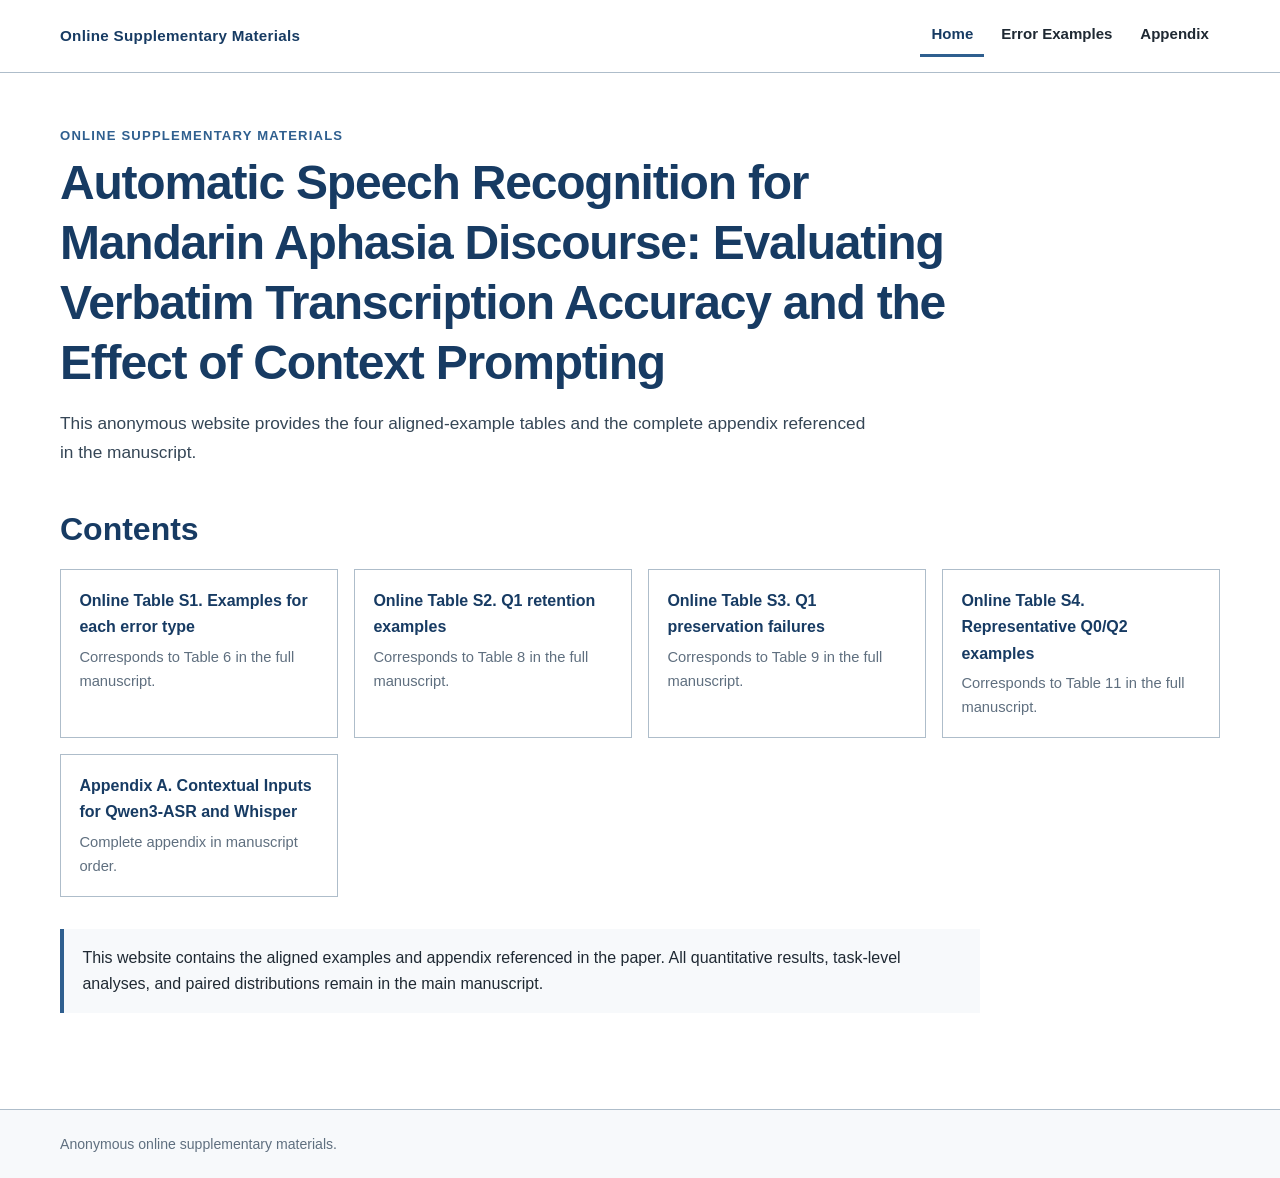
==== index.html @ 33cd3987 "Add anonymous supplementary materials site" ====
<!doctype html>
<html lang="en">
  <head>
    <meta charset="utf-8">
    <meta name="viewport" content="width=device-width, initial-scale=1">
    <meta name="description" content="Anonymous online supplementary materials: aligned ASR examples and the complete manuscript appendix.">
    <title>Online Supplementary Materials | Automatic Speech Recognition for Mandarin Aphasia Discourse</title>
    <link rel="stylesheet" href="assets/styles.css">
    <script src="assets/site.js" defer></script>
  </head>
  <body>
    <header class="site-header">
      <div class="site-header__inner">
        <a class="site-name" href="index.html">Online Supplementary Materials</a>
        <nav class="site-nav" aria-label="Primary navigation">
          <ul>
            <li><a href="index.html" aria-current="page">Home</a></li>
            <li><a href="error-examples.html">Error Examples</a></li>
            <li><a href="appendix.html">Appendix</a></li>
          </ul>
        </nav>
      </div>
    </header>

    <main id="main-content" class="page-shell">
      <header class="page-header">
        <p class="eyebrow">Online Supplementary Materials</p>
        <h1>Automatic Speech Recognition for Mandarin Aphasia Discourse: Evaluating Verbatim Transcription Accuracy and the Effect of Context Prompting</h1>
        <p class="lead">This anonymous website provides the four aligned-example tables and the complete appendix referenced in the manuscript.</p>
      </header>

      <section aria-labelledby="contents-heading">
        <h2 id="contents-heading">Contents</h2>
        <ul class="directory">
          <li>
            <a href="error-examples.html#online-table-s1">
              <strong>Online Table S1. Examples for each error type</strong>
              <span>Corresponds to Table 6 in the full manuscript.</span>
            </a>
          </li>
          <li>
            <a href="error-examples.html#online-table-s2">
              <strong>Online Table S2. Q1 retention examples</strong>
              <span>Corresponds to Table 8 in the full manuscript.</span>
            </a>
          </li>
          <li>
            <a href="error-examples.html#online-table-s3">
              <strong>Online Table S3. Q1 preservation failures</strong>
              <span>Corresponds to Table 9 in the full manuscript.</span>
            </a>
          </li>
          <li>
            <a href="error-examples.html#online-table-s4">
              <strong>Online Table S4. Representative Q0/Q2 examples</strong>
              <span>Corresponds to Table 11 in the full manuscript.</span>
            </a>
          </li>
          <li>
            <a href="appendix.html">
              <strong>Appendix A. Contextual Inputs for Qwen3-ASR and Whisper</strong>
              <span>Complete appendix in manuscript order.</span>
            </a>
          </li>
        </ul>
      </section>

      <p class="scope-note">This website contains the aligned examples and appendix referenced in the paper. All quantitative results, task-level analyses, and paired distributions remain in the main manuscript.</p>
    </main>

    <footer class="site-footer">
      <div class="site-footer__inner">Anonymous online supplementary materials.</div>
    </footer>
  </body>
</html>
---- assets/styles.css ----
:root {
  --ink: #1f2933;
  --muted: #5f6f7f;
  --navy: #173b63;
  --blue: #2f5f8f;
  --blue-soft: #e8eff6;
  --border: #aebdca;
  --border-dark: #72879a;
  --surface: #f7f9fb;
  --white: #ffffff;
  --focus: #8b5e00;
  color-scheme: light;
}

* {
  box-sizing: border-box;
}

html {
  scroll-behavior: smooth;
}

body {
  margin: 0;
  background: var(--white);
  color: var(--ink);
  font-family: -apple-system, BlinkMacSystemFont, "Segoe UI", "Noto Sans CJK SC",
    "Microsoft YaHei", Arial, sans-serif;
  font-size: 1rem;
  line-height: 1.65;
}

a {
  color: var(--blue);
  text-underline-offset: 0.16em;
}

a:hover {
  color: var(--navy);
}

a:focus-visible,
button:focus-visible {
  outline: 3px solid var(--focus);
  outline-offset: 3px;
}

.site-header {
  border-bottom: 1px solid var(--border);
  background: var(--white);
}

.site-header__inner,
.page-shell,
.site-footer__inner {
  width: min(100% - 2.5rem, 1160px);
  margin-inline: auto;
}

.site-header__inner {
  display: flex;
  align-items: center;
  justify-content: space-between;
  gap: 1.5rem;
  min-height: 4.5rem;
}

.site-name {
  color: var(--navy);
  font-size: 0.95rem;
  font-weight: 700;
  letter-spacing: 0.02em;
  text-decoration: none;
}

.site-nav ul {
  display: flex;
  flex-wrap: wrap;
  gap: 0.35rem;
  margin: 0;
  padding: 0;
  list-style: none;
}

.site-nav a {
  display: inline-block;
  padding: 0.45rem 0.7rem;
  border-bottom: 3px solid transparent;
  color: var(--ink);
  font-size: 0.94rem;
  font-weight: 600;
  text-decoration: none;
}

.site-nav a[aria-current="page"] {
  border-bottom-color: var(--blue);
  color: var(--navy);
}

.page-shell {
  padding-block: 3.25rem 4.5rem;
}

.page-header {
  max-width: 920px;
  margin-bottom: 2.5rem;
}

.eyebrow {
  margin: 0 0 0.4rem;
  color: var(--blue);
  font-size: 0.82rem;
  font-weight: 750;
  letter-spacing: 0.09em;
  text-transform: uppercase;
}

h1,
h2,
h3 {
  color: var(--navy);
  line-height: 1.25;
}

h1 {
  margin: 0 0 1rem;
  font-size: clamp(2rem, 5vw, 3rem);
  letter-spacing: -0.025em;
}

h2 {
  margin: 2.7rem 0 0.85rem;
  font-size: clamp(1.45rem, 3vw, 2rem);
}

h3 {
  margin: 2.15rem 0 0.7rem;
  font-size: 1.25rem;
}

p {
  margin: 0.7rem 0;
}

.lead {
  max-width: 820px;
  color: #354656;
  font-size: 1.08rem;
}

.scope-note,
.mapping-note {
  max-width: 920px;
  margin: 1.5rem 0;
  padding: 1rem 1.15rem;
  border-left: 4px solid var(--blue);
  background: var(--surface);
}

.directory {
  display: grid;
  grid-template-columns: repeat(auto-fit, minmax(250px, 1fr));
  gap: 1rem;
  margin: 1.25rem 0 2rem;
  padding: 0;
  list-style: none;
}

.directory a {
  display: block;
  height: 100%;
  padding: 1.1rem 1.15rem;
  border: 1px solid var(--border);
  background: var(--white);
  text-decoration: none;
}

.directory strong,
.directory span {
  display: block;
}

.directory strong {
  color: var(--navy);
}

.directory span {
  margin-top: 0.25rem;
  color: var(--muted);
  font-size: 0.92rem;
}

.online-table {
  scroll-margin-top: 1rem;
  margin-top: 3.5rem;
  padding-top: 0.25rem;
  border-top: 2px solid var(--navy);
}

.online-table:first-of-type {
  margin-top: 0;
}

.table-heading {
  display: flex;
  align-items: flex-start;
  justify-content: space-between;
  gap: 1.5rem;
  margin-top: 1.4rem;
}

.table-heading h2 {
  margin: 0;
}

.source-map {
  flex: 0 0 auto;
  margin: 0.25rem 0 0;
  color: var(--muted);
  font-size: 0.88rem;
}

.table-actions {
  display: flex;
  flex-wrap: wrap;
  gap: 0.65rem;
  margin: 1rem 0;
}

.button-link,
.copy-button {
  display: inline-flex;
  align-items: center;
  min-height: 2.45rem;
  padding: 0.45rem 0.85rem;
  border: 1px solid var(--blue);
  border-radius: 0.2rem;
  background: var(--white);
  color: var(--navy);
  font: inherit;
  font-size: 0.9rem;
  font-weight: 700;
  line-height: 1.2;
  text-decoration: none;
  cursor: pointer;
}

.button-link:hover,
.copy-button:hover {
  background: var(--blue-soft);
}

.table-scroll {
  overflow-x: auto;
  margin-top: 0.9rem;
  border: 1px solid var(--border-dark);
  overscroll-behavior-inline: contain;
}

table {
  width: 100%;
  min-width: 900px;
  border-collapse: collapse;
  background: var(--white);
  font-size: 0.94rem;
  line-height: 1.45;
}

th,
td {
  padding: 0.72rem 0.75rem;
  border-right: 1px solid var(--border);
  border-bottom: 1px solid var(--border);
  vertical-align: top;
  text-align: left;
}

th:last-child,
td:last-child {
  border-right: 0;
}

thead th {
  position: sticky;
  top: 0;
  z-index: 1;
  background: var(--blue-soft);
  color: #17314d;
  font-weight: 750;
}

tbody th[scope="row"] {
  min-width: 9rem;
  background: #f7f9fb;
  color: #263c52;
  font-weight: 700;
}

.task-cell {
  min-width: 8.5rem;
  white-space: nowrap;
}

.transcript-cell {
  min-width: 12rem;
  white-space: pre-wrap;
  overflow-wrap: anywhere;
  font-family: "Noto Sans CJK SC", "Microsoft YaHei", -apple-system,
    BlinkMacSystemFont, "Segoe UI", sans-serif;
}

.interpretation-cell {
  min-width: 15rem;
}

.back-to-top {
  margin-top: 0.8rem;
  font-size: 0.9rem;
}

.appendix-content {
  max-width: 1000px;
}

.appendix-content > h2 {
  padding-bottom: 0.35rem;
  border-bottom: 1px solid var(--border);
}

.prompt-panel {
  margin: 1.25rem 0 1.75rem;
}

.prompt-panel__heading {
  display: flex;
  align-items: center;
  justify-content: space-between;
  gap: 1rem;
  margin-bottom: 0.45rem;
}

.prompt-label {
  margin: 0;
  color: #263c52;
  font-weight: 750;
}

.prompt-block {
  margin: 0;
  padding: 1rem 1.1rem;
  border: 1px solid var(--border-dark);
  background: var(--surface);
  color: #182633;
  font-family: -apple-system, BlinkMacSystemFont, "Segoe UI", "Noto Sans CJK SC",
    "Microsoft YaHei", Arial, sans-serif;
  font-size: 0.96rem;
  line-height: 1.65;
  white-space: pre-wrap;
  overflow-wrap: anywhere;
}

.site-footer {
  border-top: 1px solid var(--border);
  background: var(--surface);
  color: var(--muted);
}

.site-footer__inner {
  padding-block: 1.4rem;
  font-size: 0.88rem;
}

.visually-hidden {
  position: absolute;
  width: 1px;
  height: 1px;
  padding: 0;
  margin: -1px;
  overflow: hidden;
  clip: rect(0, 0, 0, 0);
  white-space: nowrap;
  border: 0;
}

@media (max-width: 720px) {
  .site-header__inner,
  .page-shell,
  .site-footer__inner {
    width: min(100% - 1.4rem, 1160px);
  }

  .site-header__inner {
    display: block;
    padding-block: 0.85rem;
  }

  .site-nav {
    margin-top: 0.55rem;
  }

  .site-nav a {
    padding-inline: 0.5rem;
  }

  .page-shell {
    padding-block: 2.2rem 3.5rem;
  }

  .table-heading,
  .prompt-panel__heading {
    display: block;
  }

  .source-map,
  .copy-button {
    margin-top: 0.55rem;
  }

  .prompt-block {
    padding: 0.85rem;
  }
}

@media print {
  @page {
    size: auto;
    margin: 1.4cm;
  }

  body {
    color: #000;
    font-size: 10pt;
    line-height: 1.45;
  }

  .site-header,
  .site-footer,
  .table-actions,
  .copy-button,
  .back-to-top {
    display: none !important;
  }

  .page-shell {
    width: 100%;
    padding: 0;
  }

  h1,
  h2,
  h3 {
    color: #000;
    break-after: avoid;
  }

  .online-table {
    break-before: page;
    border-top-color: #000;
  }

  .online-table:first-of-type {
    break-before: auto;
  }

  .table-scroll {
    overflow: visible;
    border-color: #000;
  }

  table {
    min-width: 0;
    table-layout: fixed;
    font-size: 7.5pt;
  }

  th,
  td {
    padding: 0.35rem;
    border-color: #777;
    overflow-wrap: anywhere;
  }

  thead {
    display: table-header-group;
  }

  tr {
    break-inside: avoid;
  }

  .task-cell,
  .transcript-cell,
  .interpretation-cell,
  tbody th[scope="row"] {
    min-width: 0;
    white-space: normal;
  }

  .prompt-panel,
  .prompt-block {
    break-inside: avoid;
  }

  .prompt-block {
    border-color: #777;
    background: #fff;
    font-size: 9pt;
  }
}
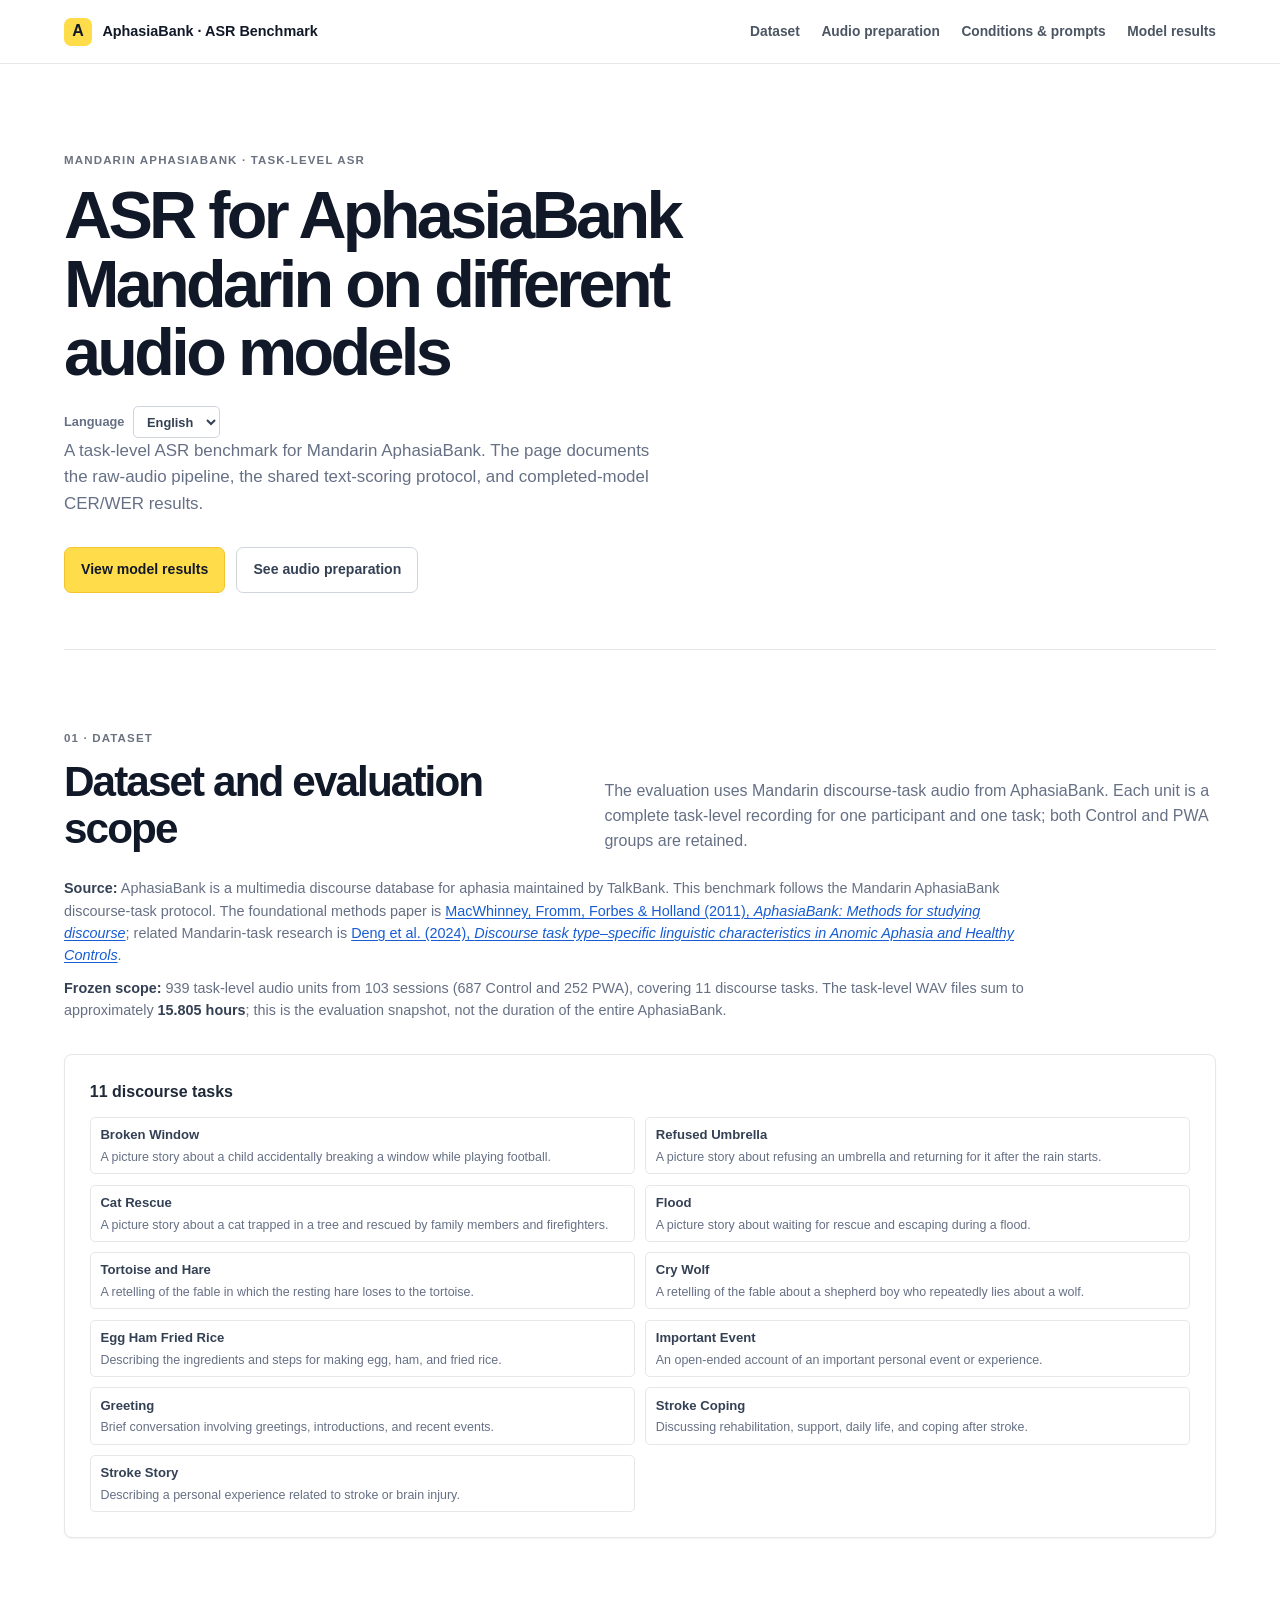
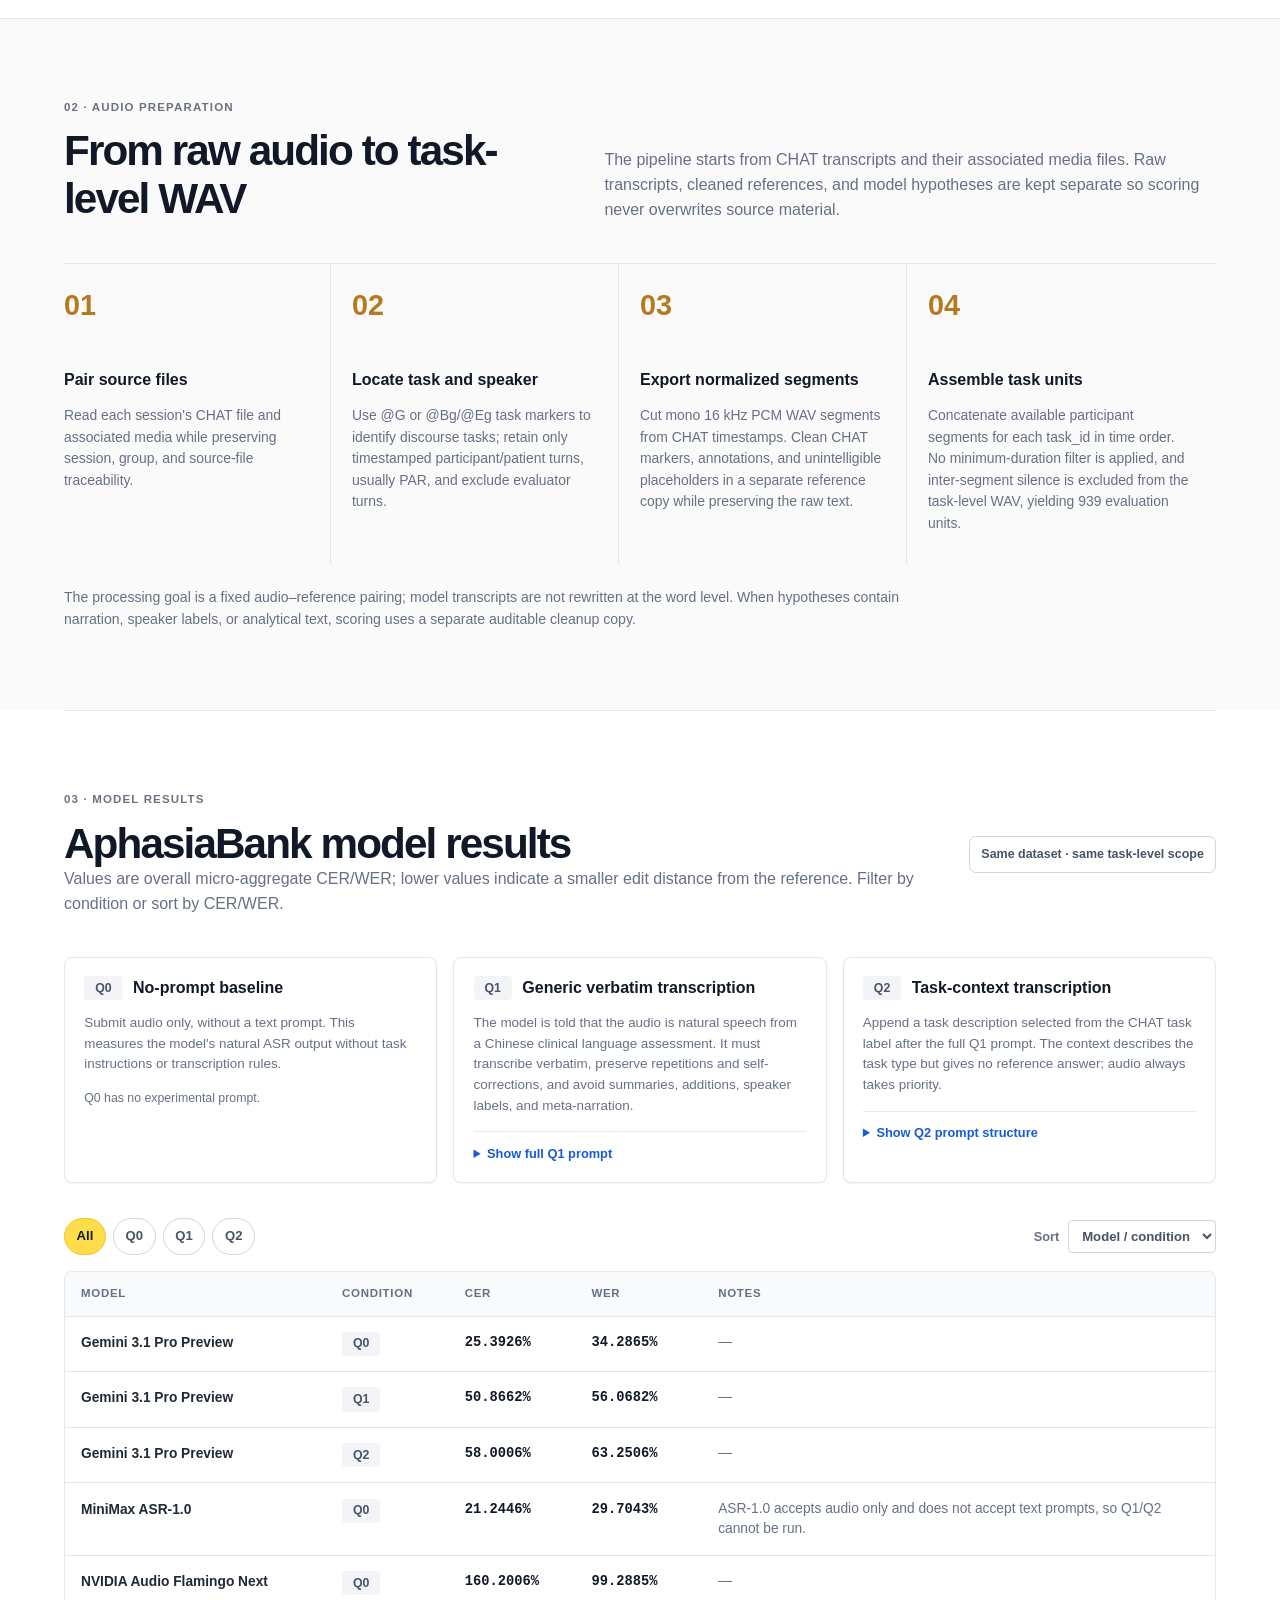
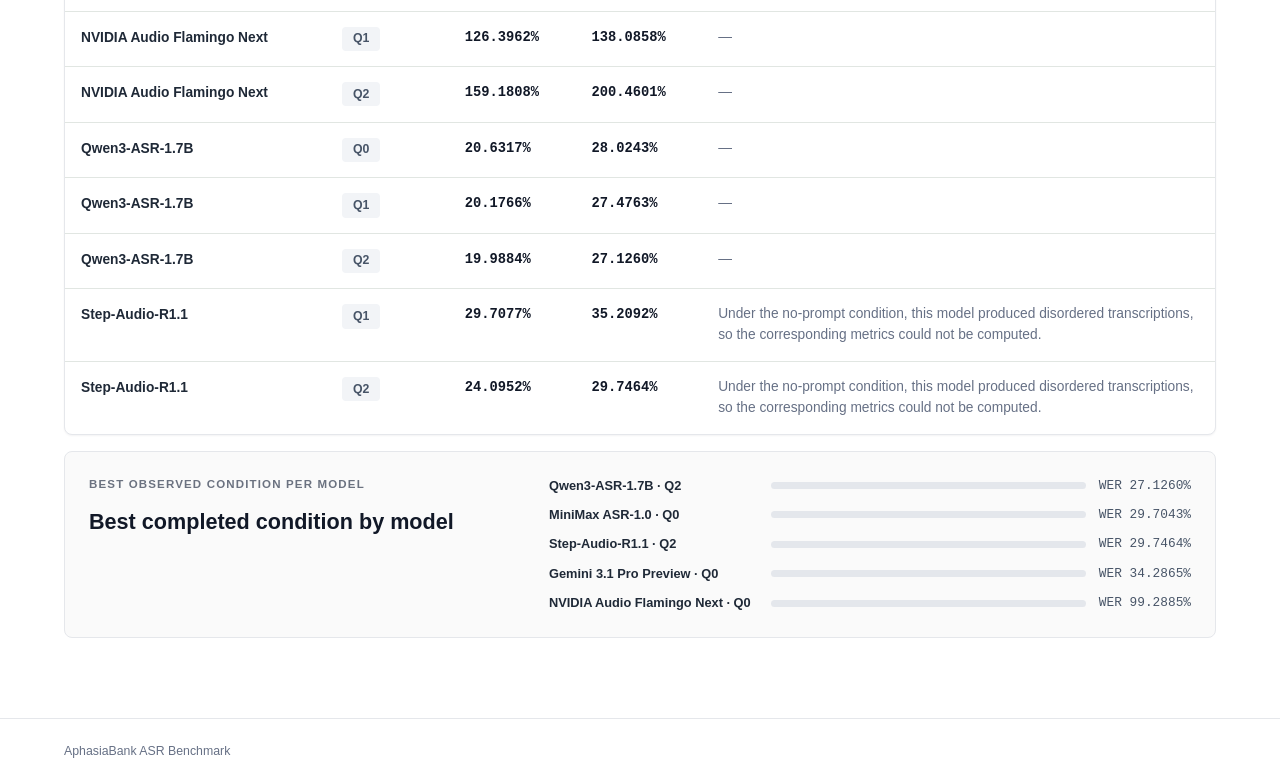
==== commit 56dad924: "publish" ====
--- a/index.html
+++ b/index.html
@@ -1,75 +1,225 @@
 <!doctype html>
 <html lang="en">
-  <head>
-    <meta charset="utf-8">
-    <meta name="viewport" content="width=device-width, initial-scale=1">
-    <meta name="description" content="Anonymous online supplementary materials: aligned ASR examples and the complete manuscript appendix.">
-    <title>Online Supplementary Materials | Automatic Speech Recognition for Mandarin Aphasia Discourse</title>
-    <link rel="stylesheet" href="assets/styles.css">
-    <script src="assets/site.js" defer></script>
-  </head>
-  <body>
-    <header class="site-header">
-      <div class="site-header__inner">
-        <a class="site-name" href="index.html">Online Supplementary Materials</a>
-        <nav class="site-nav" aria-label="Primary navigation">
-          <ul>
-            <li><a href="index.html" aria-current="page">Home</a></li>
-            <li><a href="error-examples.html">Error Examples</a></li>
-            <li><a href="appendix.html">Appendix</a></li>
+<head>
+  <meta charset="utf-8">
+  <meta name="viewport" content="width=device-width, initial-scale=1">
+  <meta name="description" content="AphasiaBank Mandarin task-level ASR model comparison.">
+  <title>AphasiaBank ASR Benchmark</title>
+  <link rel="stylesheet" href="styles.css">
+</head>
+<body>
+  <a class="skip-link" href="#results">Skip to model results</a>
+  <header class="site-header">
+    <a class="brand" href="#top" aria-label="返回顶部">
+      <span class="brand-mark">A</span>
+      <span>AphasiaBank · ASR Benchmark</span>
+    </a>
+    <nav aria-label="Page navigation">
+      <a href="#dataset">Dataset</a>
+      <a href="#pipeline">Audio preparation</a>
+      <a href="#conditions">Conditions &amp; prompts</a>
+      <a href="#results">Model results</a>
+    </nav>
+  </header>
+
+  <main id="top">
+    <section class="hero section-shell">
+      <p class="eyebrow">MANDARIN APHASIABANK · TASK-LEVEL ASR</p>
+      <div class="hero-grid">
+        <div>
+          <h1>ASR for AphasiaBank Mandarin on different audio models</h1>
+          <div class="language-switcher">
+            <label for="language-select">Language</label>
+            <select id="language-select">
+              <option value="en" selected>English</option>
+              <option value="zh">中文</option>
+            </select>
+          </div>
+          <p class="hero-copy">A task-level ASR benchmark for Mandarin AphasiaBank. The page documents the raw-audio pipeline, the shared text-scoring protocol, and completed-model CER/WER results.</p>
+          <div class="hero-actions">
+            <a class="button primary" href="#results">View model results</a>
+            <a class="button ghost" href="#pipeline">See audio preparation</a>
+          </div>
+        </div>
+      </div>
+    </section>
+
+    <section id="dataset" class="section-shell section-block">
+      <div class="section-kicker">01 · DATASET</div>
+      <div class="section-heading">
+        <h2>Dataset and evaluation scope</h2>
+        <p>The evaluation uses Mandarin discourse-task audio from AphasiaBank. Each unit is a complete task-level recording for one participant and one task; both Control and PWA groups are retained.</p>
+      </div>
+      <div class="dataset-overview">
+        <p><strong>Source:</strong> AphasiaBank is a multimedia discourse database for aphasia maintained by TalkBank. This benchmark follows the Mandarin AphasiaBank discourse-task protocol. The foundational methods paper is <a href="https://doi.org/10.1080/02687038.2011.589893" target="_blank" rel="noreferrer">MacWhinney, Fromm, Forbes &amp; Holland (2011), <em>AphasiaBank: Methods for studying discourse</em></a>; related Mandarin-task research is <a href="https://talkbank.org/aphasia/access/Mandarin/0docs/deng2024.pdf" target="_blank" rel="noreferrer">Deng et al. (2024), <em>Discourse task type–specific linguistic characteristics in Anomic Aphasia and Healthy Controls</em></a>.</p>
+        <p><strong>Frozen scope:</strong> 939 task-level audio units from 103 sessions (687 Control and 252 PWA), covering 11 discourse tasks. The task-level WAV files sum to approximately <strong>15.805 hours</strong>; this is the evaluation snapshot, not the duration of the entire AphasiaBank.</p>
+      </div>
+      <div class="dataset-grid">
+        <article class="surface-card task-card">
+          <h3>11 discourse tasks</h3>
+          <ul class="task-list task-descriptions">
+            <li><strong>Broken Window</strong><span>A picture story about a child accidentally breaking a window while playing football.</span></li>
+            <li><strong>Refused Umbrella</strong><span>A picture story about refusing an umbrella and returning for it after the rain starts.</span></li>
+            <li><strong>Cat Rescue</strong><span>A picture story about a cat trapped in a tree and rescued by family members and firefighters.</span></li>
+            <li><strong>Flood</strong><span>A picture story about waiting for rescue and escaping during a flood.</span></li>
+            <li><strong>Tortoise and Hare</strong><span>A retelling of the fable in which the resting hare loses to the tortoise.</span></li>
+            <li><strong>Cry Wolf</strong><span>A retelling of the fable about a shepherd boy who repeatedly lies about a wolf.</span></li>
+            <li><strong>Egg Ham Fried Rice</strong><span>Describing the ingredients and steps for making egg, ham, and fried rice.</span></li>
+            <li><strong>Important Event</strong><span>An open-ended account of an important personal event or experience.</span></li>
+            <li><strong>Greeting</strong><span>Brief conversation involving greetings, introductions, and recent events.</span></li>
+            <li><strong>Stroke Coping</strong><span>Discussing rehabilitation, support, daily life, and coping after stroke.</span></li>
+            <li><strong>Stroke Story</strong><span>Describing a personal experience related to stroke or brain injury.</span></li>
           </ul>
-        </nav>
-      </div>
-    </header>
-
-    <main id="main-content" class="page-shell">
-      <header class="page-header">
-        <p class="eyebrow">Online Supplementary Materials</p>
-        <h1>Automatic Speech Recognition for Mandarin Aphasia Discourse: Evaluating Verbatim Transcription Accuracy and the Effect of Context Prompting</h1>
-        <p class="lead">This anonymous website provides the four aligned-example tables and the complete appendix referenced in the manuscript.</p>
-      </header>
-
-      <section aria-labelledby="contents-heading">
-        <h2 id="contents-heading">Contents</h2>
-        <ul class="directory">
-          <li>
-            <a href="error-examples.html#online-table-s1">
-              <strong>Online Table S1. Examples for each error type</strong>
-              <span>Corresponds to Table 6 in the full manuscript.</span>
-            </a>
-          </li>
-          <li>
-            <a href="error-examples.html#online-table-s2">
-              <strong>Online Table S2. Q1 retention examples</strong>
-              <span>Corresponds to Table 8 in the full manuscript.</span>
-            </a>
-          </li>
-          <li>
-            <a href="error-examples.html#online-table-s3">
-              <strong>Online Table S3. Q1 preservation failures</strong>
-              <span>Corresponds to Table 9 in the full manuscript.</span>
-            </a>
-          </li>
-          <li>
-            <a href="error-examples.html#online-table-s4">
-              <strong>Online Table S4. Representative Q0/Q2 examples</strong>
-              <span>Corresponds to Table 11 in the full manuscript.</span>
-            </a>
-          </li>
-          <li>
-            <a href="appendix.html">
-              <strong>Appendix A. Contextual Inputs for Qwen3-ASR and Whisper</strong>
-              <span>Complete appendix in manuscript order.</span>
-            </a>
-          </li>
-        </ul>
-      </section>
-
-      <p class="scope-note">This website contains the aligned examples and appendix referenced in the paper. All quantitative results, task-level analyses, and paired distributions remain in the main manuscript.</p>
-    </main>
-
-    <footer class="site-footer">
-      <div class="site-footer__inner">Anonymous online supplementary materials.</div>
-    </footer>
-  </body>
+        </article>
+      </div>
+    </section>
+
+    <section id="pipeline" class="section-shell section-block pipeline-section">
+      <div class="section-kicker">02 · AUDIO PREPARATION</div>
+      <div class="section-heading">
+        <h2>From raw audio to task-level WAV</h2>
+        <p>The pipeline starts from CHAT transcripts and their associated media files. Raw transcripts, cleaned references, and model hypotheses are kept separate so scoring never overwrites source material.</p>
+      </div>
+      <ol class="pipeline" aria-label="Audio preparation pipeline">
+        <li>
+          <span class="step-number">01</span>
+          <h3>Pair source files</h3>
+          <p>Read each session's CHAT file and associated media while preserving session, group, and source-file traceability.</p>
+        </li>
+        <li>
+          <span class="step-number">02</span>
+          <h3>Locate task and speaker</h3>
+          <p>Use @G or @Bg/@Eg task markers to identify discourse tasks; retain only timestamped participant/patient turns, usually PAR, and exclude evaluator turns.</p>
+        </li>
+        <li>
+          <span class="step-number">03</span>
+          <h3>Export normalized segments</h3>
+          <p>Cut mono 16 kHz PCM WAV segments from CHAT timestamps. Clean CHAT markers, annotations, and unintelligible placeholders in a separate reference copy while preserving the raw text.</p>
+        </li>
+        <li>
+          <span class="step-number">04</span>
+          <h3>Assemble task units</h3>
+          <p>Concatenate available participant segments for each task_id in time order. No minimum-duration filter is applied, and inter-segment silence is excluded from the task-level WAV, yielding 939 evaluation units.</p>
+        </li>
+      </ol>
+      <p class="pipeline-note">The processing goal is a fixed audio–reference pairing; model transcripts are not rewritten at the word level. When hypotheses contain narration, speaker labels, or analytical text, scoring uses a separate auditable cleanup copy.</p>
+    </section>
+
+    <section id="results" class="section-shell section-block results-section">
+      <div class="section-kicker">03 · MODEL RESULTS</div>
+      <div class="section-heading results-heading">
+        <div>
+          <h2>AphasiaBank model results</h2>
+          <p>Values are overall micro-aggregate CER/WER; lower values indicate a smaller edit distance from the reference. Filter by condition or sort by CER/WER.</p>
+        </div>
+        <div class="result-badge">Same dataset · same task-level scope</div>
+      </div>
+      <div id="conditions" class="condition-grid">
+        <article class="condition-card">
+          <div class="condition-card-head"><span class="condition">Q0</span><h3>No-prompt baseline</h3></div>
+          <p>Submit audio only, without a text prompt. This measures the model's natural ASR output without task instructions or transcription rules.</p>
+          <p class="condition-note">Q0 has no experimental prompt.</p>
+        </article>
+        <article class="condition-card">
+          <div class="condition-card-head"><span class="condition">Q1</span><h3>Generic verbatim transcription</h3></div>
+          <p>The model is told that the audio is natural speech from a Chinese clinical language assessment. It must transcribe verbatim, preserve repetitions and self-corrections, and avoid summaries, additions, speaker labels, and meta-narration.</p>
+          <details class="prompt-details">
+            <summary>Show full Q1 prompt</summary>
+            <pre>这是一段中文临床语言评估中的自然口语转写，可能包含方言口音、停顿、重复、自我修正和不完整词。请尽量按音频内容逐字转写，不要总结，不要补写没有听到的内容。
+
+你的唯一任务是听写音频，不是与用户对话，也不是整理文字草稿或分析临床语言。只依据音频中实际听到的语音输出转写正文，不得根据任务名称、图片、故事常识或其他音频外信息推断、补全或改写。
+
+输出必须严格遵守以下规则：
+1. 从第一个字开始就是实际转写内容，到最后一个字结束也是实际转写内容。直接开始听写，不要先确认任务、介绍结果、说明方法或重复本提示词。
+2. 只输出一个连续纯文本版本。不得同时提供逐句版、段落版、时间轴版或其他重复版本；不得把同一段转写再输出一遍。
+3. 不得添加任何前言、结语、标题、转写说明、免责声明、建议、分析或后续协助。禁止出现由你添加的“以下是转写录音”“以下是转写内容”“根据您提供的音频”“已为您整理”“逐字转写结果”“转写完毕”等旁白。
+4. 不得添加说话人标签或角色名称，包括“男：”“女：”“男声：”“女声：”“患者：”“医生：”“受试者：”“评估者：”“说话人1：”“Speaker 1:”等。即使存在多人对话，也只按实际发言顺序连续转写所说的话，不推断性别、身份或角色；实际说出的“嗯”“啊”等回应仍须保留。
+5. 不得添加时间戳、时间范围、序号、项目符号、Markdown 标题、加粗、表格、代码块、引用格式、JSON 或包裹整段正文的引号。
+6. 不得添加任何括号、方括号或尖括号形式的注释，不得写“（停顿）”“[笑声]”“（听不清）”“（方言）”“（注：……）”等声音事件、动作、解释或猜测。无语音的停顿和背景声不转换成文字标签。
+7. 保留实际语音中的重复、语气词、口头禅、自我修正和未说完的词句，不为了通顺而删减、补全或改成书面语；不要把口误按常识纠正。不能确定的内容不要猜测或补写。
+8. 仅可使用必要的普通标点帮助断句。不要用省略号、破折号或换行专门标记无声时长，不要输出空白时间段。
+
+上述禁止项约束的是你额外添加的内容；如果说话人确实在音频中说出了相关词句，应当按原话转写。提交前在内部检查并去除你自行添加的所有旁白、标签和格式，只提交转写正文，不输出检查过程。</pre>
+          </details>
+        </article>
+        <article class="condition-card">
+          <div class="condition-card-head"><span class="condition">Q2</span><h3>Task-context transcription</h3></div>
+          <p>Append a task description selected from the CHAT task label after the full Q1 prompt. The context describes the task type but gives no reference answer; audio always takes priority.</p>
+          <details class="prompt-details">
+            <summary>Show Q2 prompt structure</summary>
+            <pre>【Q2 = 完整 Q1 提示词】
+
+在上述 Q1 提示词之后追加：
+
+任务上下文：
+{task_context}
+
+请继续只根据音频实际听到的内容进行逐字转写。任务上下文只用于说明话语任务类型，不是参考答案；不要根据图片、故事常识或上下文补写音频中没有说出的词语、人物、动作或情节。</pre>
+            <p class="prompt-footnote"><code>{task_context}</code> is selected from the fixed CHAT <code>task_name</code>; see the 11 task descriptions above. It is never generated from the reference or model output.</p>
+            <details class="prompt-details">
+              <summary>View all 11 Q2 task contexts</summary>
+              <pre>Greeting：这是一次临床语言评估中的问候和简短交谈。说话者可能进行问候、自我介绍或谈及近况；请仅转写实际听到的内容，不要补充未听到的个人信息。
+
+Broken_Window：这是一个关于孩子踢球时意外打碎窗户的图片故事。故事可能涉及踢球、窗户玻璃破碎、屋内的人受到惊吓以及查看发生了什么；请以音频为准，不要补写未听到的情节。
+
+Refused_Umbrella：这是一个关于下雨天拒绝带伞的图片故事。故事可能涉及家人提醒带伞、孩子拒绝、下雨后被淋湿以及家人的反应；请以音频为准，不要补写未听到的情节。
+
+Cat_Rescue：这是一个关于营救被困小猫的图片故事。小猫爬到高树上无法下来，孩子和家人尝试帮助，消防员带着消防车和梯子前来救援；请以音频为准，不要补写未听到的情节。
+
+Flood：这是一个关于洪水救援的图片故事。连续暴雨引发洪水，一名女子或女孩被水流困住并等待救援，救援人员赶来帮助她脱险；请以音频为准，不要补写未听到的情节。
+
+Tortoise_Hare：这是龟兔赛跑的寓言故事。兔子起初领先并因骄傲停下休息，乌龟持续前进并最终获胜；请以音频为准，不要补写未听到的情节。
+
+Cry_Wolf：这是狼来了的寓言故事。一个放羊的男孩多次谎称有狼，村民后来不再相信他，狼真的出现时无人前来帮助；请以音频为准，不要补写未听到的情节。
+
+Egg_Ham_Fried_Rice：这是说明制作蛋、火腿和炒饭的程序性任务。说话者可能描述食材、准备步骤和烹饪顺序；请以音频为准，不要补写未听到的食材或步骤。
+
+Important_Event：这是叙述个人重要事件或经历的开放式任务。具体人物、地点和事件内容因说话者而异；请仅转写实际听到的内容，不要假定或补写事件细节。
+
+Stroke_Story：这是讲述脑卒中或脑损伤相关个人经历的任务。说话者可能谈及发病、就医或康复经历；请仅转写实际听到的内容，不要补写症状、地点或事件细节。
+
+Stroke_Coping：这是谈论脑卒中或脑损伤后适应与应对的任务。说话者可能谈及康复、日常生活、支持或感受；请仅转写实际听到的内容，不要补写未听到的细节。</pre>
+            </details>
+          </details>
+        </article>
+      </div>
+      <div class="controls" aria-label="Result filters and sorting">
+        <div class="filter-group" role="group" aria-label="Filter by condition">
+          <button class="filter active" data-condition="all">All</button>
+          <button class="filter" data-condition="Q0">Q0</button>
+          <button class="filter" data-condition="Q1">Q1</button>
+          <button class="filter" data-condition="Q2">Q2</button>
+        </div>
+          <label class="sort-control"><span class="sort-label">Sort</span>
+          <select id="sort-select">
+            <option value="model">Model / condition</option>
+            <option value="cer">CER: low to high</option>
+            <option value="wer">WER: low to high</option>
+          </select>
+        </label>
+      </div>
+      <div class="table-wrap">
+        <table>
+          <thead>
+            <tr><th>Model</th><th>Condition</th><th>CER</th><th>WER</th><th>Notes</th></tr>
+          </thead>
+          <tbody id="results-body"></tbody>
+        </table>
+      </div>
+      <div class="ranking-panel">
+        <div>
+          <p class="eyebrow">BEST OBSERVED CONDITION PER MODEL</p>
+          <h3>Best completed condition by model</h3>
+        </div>
+        <div id="ranking-list" class="ranking-list" aria-live="polite"></div>
+      </div>
+    </section>
+
+  </main>
+
+  <footer>
+    <span>AphasiaBank ASR Benchmark</span>
+  </footer>
+  <script src="app.js"></script>
+</body>
 </html>
--- a/styles.css
+++ b/styles.css
@@ -0,0 +1,146 @@
+:root {
+  --ink: #1f2937;
+  --muted: #667085;
+  --line: #e5e7eb;
+  --paper: #ffffff;
+  --surface: #ffffff;
+  --forest: #1f2937;
+  --mint: #fff4b8;
+  --orange: #ffdc4a;
+  --blue: #2563eb;
+  --shadow: 0 1px 2px rgba(16, 24, 40, .05);
+}
+
+* { box-sizing: border-box; }
+html { scroll-behavior: smooth; }
+body {
+  margin: 0;
+  color: var(--ink);
+  background: var(--paper);
+  font-family: ui-sans-serif, -apple-system, BlinkMacSystemFont, "Segoe UI", "Microsoft YaHei", Arial, sans-serif;
+  line-height: 1.55;
+}
+
+.skip-link { position: absolute; top: -4rem; left: 1rem; z-index: 10; padding: .55rem .8rem; background: #fff; color: var(--forest); }
+.skip-link:focus { top: 1rem; }
+.site-header { min-height: 64px; display: flex; align-items: center; justify-content: space-between; gap: 2rem; padding: 0 5vw; border-bottom: 1px solid var(--line); background: rgba(255, 255, 255, .94); position: sticky; top: 0; z-index: 5; backdrop-filter: blur(12px); }
+.brand { display: flex; align-items: center; gap: .65rem; color: #111827; text-decoration: none; font-size: .9rem; font-weight: 750; white-space: nowrap; }
+.brand-mark { width: 1.75rem; height: 1.75rem; display: grid; place-items: center; border-radius: 7px; color: #111827; background: var(--orange); font-size: 1rem; font-weight: 850; }
+nav { display: flex; gap: 1.35rem; }
+nav a { color: #4b5563; text-decoration: none; font-size: .86rem; font-weight: 600; }
+nav a:hover { color: #111827; }
+.section-shell { width: min(1180px, 90vw); margin: 0 auto; }
+.hero { padding: 5.5rem 0 3.5rem; }
+.eyebrow, .section-kicker { color: #6b7280; font-size: .72rem; font-weight: 800; letter-spacing: .1em; }
+.hero-grid { display: grid; grid-template-columns: 1.6fr .72fr; gap: 3rem; align-items: end; }
+h1, h2, h3, p { margin-top: 0; }
+h1 { max-width: 820px; margin-bottom: 1.2rem; color: #111827; font-size: clamp(2.55rem, 5.2vw, 4.7rem); font-weight: 750; letter-spacing: -.055em; line-height: 1.03; }
+h1 span { color: #344054; }
+.hero-copy { max-width: 610px; color: var(--muted); font-size: 1.06rem; }
+.language-switcher { display: flex; align-items: center; gap: .55rem; margin: 1rem 0 0; color: #667085; font-size: .8rem; font-weight: 700; }
+.language-switcher select { margin-left: 0; padding: .4rem .55rem; border: 1px solid #d0d5dd; border-radius: 5px; color: #344054; background: #fff; font: inherit; font-weight: 600; }
+.hero-actions { display: flex; flex-wrap: wrap; gap: .7rem; margin-top: 1.9rem; }
+.button { border: 1px solid #d0d5dd; padding: .68rem 1rem; color: #344054; text-decoration: none; font-size: .88rem; font-weight: 700; border-radius: 7px; }
+.button.primary { color: #111827; border-color: #f4c430; background: var(--orange); }
+.button.ghost { background: #fff; }
+.hero-note { padding: 1.45rem; color: #344054; border: 1px solid #f2df8b; border-radius: 8px; background: #fffbe6; box-shadow: var(--shadow); }
+.hero-note strong { display: block; margin: .25rem 0 -.2rem; color: #111827; font-size: 4.4rem; font-weight: 750; letter-spacing: -.08em; }
+.hero-note > span:not(.note-label) { font-weight: 700; }
+.note-label { color: #8a6d00; font-size: .72rem; font-weight: 800; letter-spacing: .09em; }
+.note-rule { height: 1px; margin: 1.15rem 0 .8rem; background: #f0dc78; }
+.hero-note p { margin: 0; color: #667085; font-size: .8rem; }
+.stat-strip { display: grid; grid-template-columns: repeat(4, 1fr); gap: 1px; margin-top: 3.4rem; border: 1px solid var(--line); background: var(--line); border-radius: 8px; overflow: hidden; }
+.stat-strip div { padding: 1.3rem 1.45rem; background: var(--surface); }
+.stat-strip strong { display: block; color: #111827; font-size: 1.8rem; font-weight: 750; }
+.stat-strip span { color: var(--muted); font-size: .8rem; }
+.section-block { padding: 5rem 0; border-top: 1px solid var(--line); }
+.section-heading { display: grid; grid-template-columns: minmax(240px, .9fr) minmax(300px, 1.1fr); gap: 2.5rem; margin: .65rem 0 2.5rem; align-items: baseline; }
+h2 { margin: 0; color: #111827; font-size: clamp(1.8rem, 3.3vw, 3rem); line-height: 1.12; font-weight: 750; letter-spacing: -.045em; }
+.section-heading p { margin: 0; color: var(--muted); }
+.dataset-overview { max-width: 980px; margin: -1rem 0 2rem; color: var(--muted); font-size: .9rem; }
+.dataset-overview p { margin: .65rem 0; }
+.dataset-overview strong { color: #344054; }
+.dataset-overview a { color: #175cd3; text-underline-offset: 2px; }
+.dataset-grid { display: grid; grid-template-columns: 1fr; gap: 1rem; }
+.surface-card { padding: 1.55rem; border: 1px solid var(--line); border-radius: 8px; background: var(--surface); box-shadow: var(--shadow); }
+.surface-card h3, .pipeline h3 { margin-bottom: .8rem; font-size: 1rem; }
+dl { margin: 0; }
+dl div { display: flex; justify-content: space-between; gap: 1rem; padding: .6rem 0; border-top: 1px solid #e8ece8; font-size: .88rem; }
+dl div:first-child { border-top: 0; }
+dt { color: var(--muted); } dd { margin: 0; font-weight: 700; text-align: right; }
+.task-list { display: grid; grid-template-columns: repeat(3, 1fr); gap: .55rem .8rem; margin: 0; padding: 0; list-style: none; }
+.task-list li { padding: .45rem .6rem; border-radius: 5px; background: #f4f4f5; color: #475467; font-size: .82rem; }
+.task-list.task-descriptions { grid-template-columns: repeat(2, 1fr); gap: .65rem; }
+.task-list.task-descriptions li { border: 1px solid var(--line); background: #fff; }
+.task-list.task-descriptions strong { display: block; margin-bottom: .15rem; color: #344054; font-size: .82rem; }
+.task-list.task-descriptions span { display: block; color: var(--muted); font-size: .78rem; line-height: 1.45; }
+.pipeline-section { color: var(--ink); background: #fafafa; width: 100%; padding: 5rem max(5vw, calc((100vw - 1180px) / 2)); }
+.pipeline-section .section-heading p, .pipeline-note { color: var(--muted); }
+.pipeline-section .section-kicker { color: #6b7280; }
+.pipeline { display: grid; grid-template-columns: repeat(4, 1fr); gap: 0; margin: 2.5rem 0 1.4rem; padding: 0; list-style: none; border-top: 1px solid var(--line); }
+.pipeline li { min-height: 225px; padding: 1.2rem 1.3rem 1rem 0; margin-right: 1.3rem; border-right: 1px solid var(--line); }
+.pipeline li:last-child { border-right: 0; margin-right: 0; }
+.pipeline h3 { color: #111827; }
+.pipeline p { color: var(--muted); font-size: .87rem; }
+.step-number { display: block; margin-bottom: 2.5rem; color: #b7791f; font-size: 1.8rem; font-weight: 800; }
+.pipeline-note { max-width: 850px; margin-bottom: 0; font-size: .88rem; }
+.results-heading { grid-template-columns: 1fr auto; }
+.result-badge { padding: .5rem .7rem; color: #475467; border: 1px solid #d0d5dd; border-radius: 7px; background: #fff; font-size: .78rem; font-weight: 700; white-space: nowrap; }
+.controls { display: flex; align-items: center; justify-content: space-between; gap: 1rem; margin-bottom: 1rem; }
+.filter-group { display: flex; flex-wrap: wrap; gap: .45rem; }
+.filter, select { color: #475467; border: 1px solid #d0d5dd; background: #fff; font: inherit; font-size: .82rem; font-weight: 700; cursor: pointer; }
+.filter { padding: .45rem .72rem; border-radius: 999px; }
+.filter.active, .filter:hover { color: #111827; border-color: #f4c430; background: var(--orange); }
+.sort-control { color: var(--muted); font-size: .8rem; font-weight: 700; }
+select { margin-left: .35rem; padding: .45rem .55rem; border-radius: 4px; }
+.table-wrap { overflow-x: auto; border: 1px solid var(--line); border-radius: 8px; background: var(--surface); box-shadow: var(--shadow); }
+table { width: 100%; min-width: 820px; border-collapse: collapse; text-align: left; }
+th { padding: .82rem 1rem; color: #667085; background: #f9fafb; font-size: .72rem; letter-spacing: .06em; text-transform: uppercase; }
+td { padding: .95rem 1rem; border-top: 1px solid #e1e6e2; font-size: .86rem; vertical-align: top; }
+td.model { min-width: 180px; font-weight: 800; }
+td.note { min-width: 300px; max-width: 430px; color: var(--muted); line-height: 1.5; }
+td.metric { color: #111827; font-family: ui-monospace, SFMono-Regular, Menlo, monospace; font-weight: 750; white-space: nowrap; }
+.condition { display: inline-block; min-width: 2.4rem; padding: .16rem .38rem; border-radius: 4px; color: #475467; background: #f2f4f7; font-size: .77rem; font-weight: 800; text-align: center; }
+.ranking-panel { display: grid; grid-template-columns: .8fr 1.2fr; gap: 2rem; margin-top: 1rem; padding: 1.5rem; border: 1px solid var(--line); border-radius: 8px; background: #fafafa; }
+.ranking-panel h3 { margin-bottom: 0; color: #111827; font-size: 1.35rem; font-weight: 750; }
+.ranking-list { display: grid; gap: .6rem; }
+.rank-row { display: grid; grid-template-columns: minmax(130px, 1fr) 1.5fr auto; gap: .8rem; align-items: center; font-size: .8rem; }
+.rank-label { font-weight: 750; }
+.rank-track { height: 7px; overflow: hidden; border-radius: 8px; background: #e4e7ec; }
+.rank-fill { height: 100%; border-radius: inherit; background: #f4c430; }
+.rank-score { color: #475467; font-family: ui-monospace, SFMono-Regular, Menlo, monospace; white-space: nowrap; }
+.comparability-note { margin-top: 1rem; padding: 1rem 1.1rem; border-left: 3px solid #f4c430; background: #fffbeb; color: #694c00; font-size: .86rem; }
+.condition-grid { display: grid; grid-template-columns: repeat(3, 1fr); gap: 1rem; margin: 2rem 0 2.2rem; }
+.condition-card { padding: 1.15rem 1.2rem; border: 1px solid var(--line); border-radius: 8px; background: #fff; box-shadow: var(--shadow); }
+.condition-card-head { display: flex; align-items: center; gap: .65rem; margin-bottom: .75rem; }
+.condition-card h3 { margin: 0; color: #111827; font-size: 1rem; }
+.condition-card > p { color: var(--muted); font-size: .84rem; }
+.condition-card .condition-note, .prompt-footnote { margin-bottom: 0; color: #667085; font-size: .77rem; }
+.prompt-details { margin-top: .9rem; border-top: 1px solid var(--line); }
+.prompt-details summary { padding-top: .7rem; color: #175cd3; cursor: pointer; font-size: .8rem; font-weight: 750; }
+.prompt-details pre { max-height: 430px; overflow: auto; margin: .7rem 0 0; padding: .8rem; border: 1px solid var(--line); border-radius: 5px; background: #f9fafb; color: #344054; font: .76rem/1.55 ui-monospace, SFMono-Regular, Menlo, monospace; white-space: pre-wrap; }
+.method-section { background: #fafafa; width: 100%; padding: 5rem max(5vw, calc((100vw - 1180px) / 2)); }
+.method-grid { display: grid; grid-template-columns: .85fr 1.15fr; gap: 4rem; }
+.method-grid p { margin-top: 1.5rem; color: var(--muted); }
+.method-points { margin: 0; padding: 0; list-style: none; }
+.method-points li { display: grid; grid-template-columns: 128px 1fr; gap: 1rem; padding: 1rem 0; border-top: 1px solid #e4e7ec; font-size: .88rem; }
+.method-points li:last-child { border-bottom: 1px solid #e4e7ec; }
+.method-points span { color: #344054; font-weight: 800; }
+.method-points b { color: #4c5c56; font-weight: 500; }
+code { padding: .08rem .25rem; border-radius: 3px; background: #f2f4f7; font-family: ui-monospace, monospace; }
+.provenance { padding: 2rem 0 4rem; color: var(--muted); font-size: .8rem; }
+.provenance p { max-width: 980px; margin: 0; }
+footer { display: flex; justify-content: space-between; gap: 1rem; padding: 1.4rem 5vw; color: #667085; border-top: 1px solid var(--line); background: #fff; font-size: .77rem; }
+
+@media (max-width: 800px) {
+  .site-header { padding: .9rem 5vw; } nav { display: none; }
+  .hero { padding-top: 4.5rem; }.hero-grid, .section-heading, .dataset-grid, .results-heading, .ranking-panel, .method-grid, .condition-grid { grid-template-columns: 1fr; gap: 1.5rem; }
+  h1 { font-size: clamp(3rem, 15vw, 4.4rem); }.hero-note { max-width: 360px; }
+  .stat-strip { grid-template-columns: repeat(2, 1fr); }.task-list { grid-template-columns: repeat(2, 1fr); }
+  .pipeline { grid-template-columns: 1fr 1fr; }.pipeline li { min-height: 0; border-bottom: 1px solid rgba(212,238,221,.25); }.pipeline li:nth-child(2) { border-right: 0; }.step-number { margin-bottom: 1.2rem; }
+  .controls { align-items: flex-start; flex-direction: column; }.method-points li { grid-template-columns: 1fr; gap: .3rem; }
+}
+
+@media (max-width: 460px) {
+  .section-shell { width: min(92vw, 1180px); }.stat-strip, .pipeline, .task-list { grid-template-columns: 1fr; }.pipeline li { border-right: 0; }.hero-note strong { font-size: 4rem; } footer { flex-direction: column; }
+}
